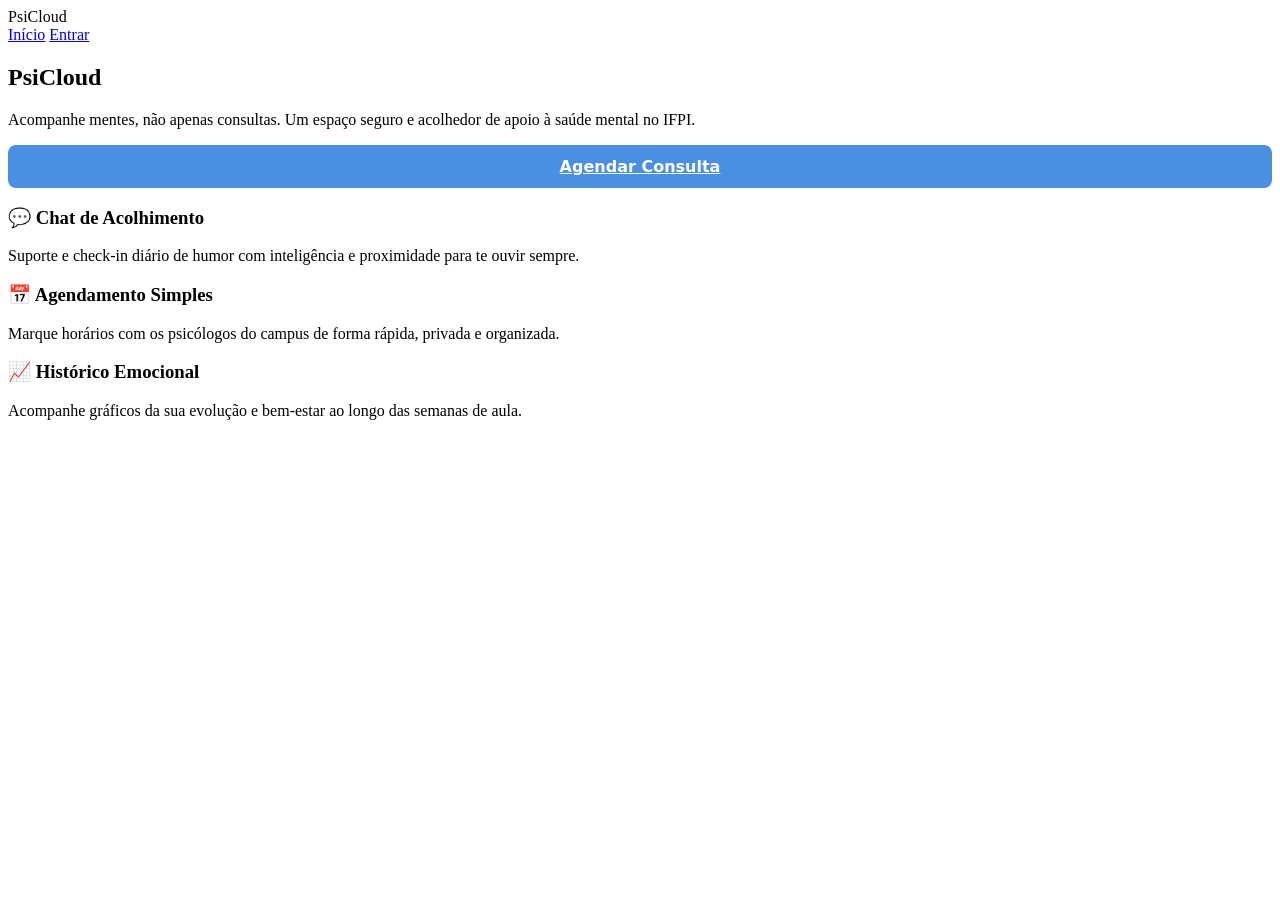
==== index.html @ dc50c4ab "conexão de link" ====
<!DOCTYPE html>
<html lang="pt-BR">
<head>
    <meta charset="UTF-8">
    <meta name="viewport" content="width=device-width, initial-scale=1.0">
    <title>PsiCloud - Acompanhe mentes, não apenas consultas</title>
    <!-- Vinculando o arquivo global style.css da Semana 1 -->
    <link rel="stylesheet" href="css/style.css">
</head>
<body>

    <!-- Cabeçalho / Navbar -->
    <header class="header">
        <div class="logo">PsiCloud</div>
        <nav class="nav-links">
            <a href="pages/inicio.html">Início</a>
            <a href="pages/login.html">Entrar</a>
        </nav>
    </header>

    <!-- Seção Principal (Hero Banner) estruturada com Flexbox -->
    <section class="hero">
        <h1>PsiCloud</h1>
        <p>Acompanhe mentes, não apenas consultas. Um espaço seguro e acolhedor de apoio à saúde mental no IFPI.</p>
        <a href="agendamento.html" class="btn-primary">Agendar Consulta</a>
    </section>

    <!-- Seção de Diferenciais (Cards com Flexbox) -->
    <section class="diferenciais">
        <div class="card-dif">
            <h3>💬 Chat de Acolhimento</h3>
            <p>Suporte e check-in diário de humor com inteligência e proximidade para te ouvir sempre.</p>
        </div>
        <div class="card-dif">
            <h3>📅 Agendamento Simples</h3>
            <p>Marque horários com os psicólogos do campus de forma rápida, privada e organizada.</p>
        </div>
        <div class="card-dif">
            <h3>📈 Histórico Emocional</h3>
            <p>Acompanhe gráficos da sua evolução e bem-estar ao longo das semanas de aula.</p>
        </div>
    </section>

</body>
</html>
---- css/style.css ----
:root {
  --cor-primaria: #2C3E50;
  --cor-secundaria: #4A90E2;
  --cor-secundaria-hover: #357ABD;
  --cor-fundo-input: #FFFFFF;
  --cor-borda: #CBD5E1;
  --cor-texto: #1E293B;
  --cor-placeholder: #94A3B8;
  --raio-borda: 8px;
  --fonte-padrao: 'Inter', system-ui, -apple-system, sans-serif;
}


* {
  box-sizing: border-box;
}


.input-field {
  width: 100%;
  padding: 12px 16px;
  font-family: var(--fonte-padrao);
  font-size: 1rem;
  color: var(--cor-texto);
  background-color: var(--cor-fundo-input);
  border: 1.5px solid var(--cor-borda);
  border-radius: var(--raio-borda);
  outline: none;
  transition: border-color 0.2s ease, box-shadow 0.2s ease;
}


.input-field::placeholder {
  color: var(--cor-placeholder);
}


.input-field:focus {
  border-color: var(--cor-secundaria);
  box-shadow: 0 0 0 3px rgba(74, 144, 226, 0.2);
}


select.input-field {
  cursor: pointer;
  appearance: none; 
  -webkit-appearance: none;
  -moz-appearance: none;
  
  background-image: url("data:image/svg+xml,%3Csvg xmlns='http://www.w3.org/2000/svg' fill='none' viewBox='0 0 24 24' stroke='%3C2C3E50'%3E%3Cpath stroke-linecap='round' stroke-linejoin='round' stroke-width='2' d='M19 9l-7 7-7-7'%3E%3C/path%3E%3C/svg%3E");
  background-repeat: no-repeat;
  background-position: right 14px center;
  background-size: 16px;
  padding-right: 40px; 
}


.btn-primary {
  display: inline-flex;
  align-items: center;
  justify-content: center;
  width: 100%;
  padding: 12px 24px;
  font-family: var(--fonte-padrao);
  font-size: 1rem;
  font-weight: 600;
  color: #FFFFFF;
  background-color: var(--cor-secundaria);
  border: none;
  border-radius: var(--raio-borda);
  cursor: pointer;
  transition: background-color 0.2s ease, transform 0.1s ease, box-shadow 0.2s ease;
}


.btn-primary:hover {
  background-color: var(--cor-secundaria-hover);
  box-shadow: 0 4px 12px rgba(74, 144, 226, 0.3);
}


.btn-primary:active {
  transform: scale(0.98);
}


.btn-primary:disabled,
.input-field:disabled {
  opacity: 0.6;
  cursor: not-allowed;
}
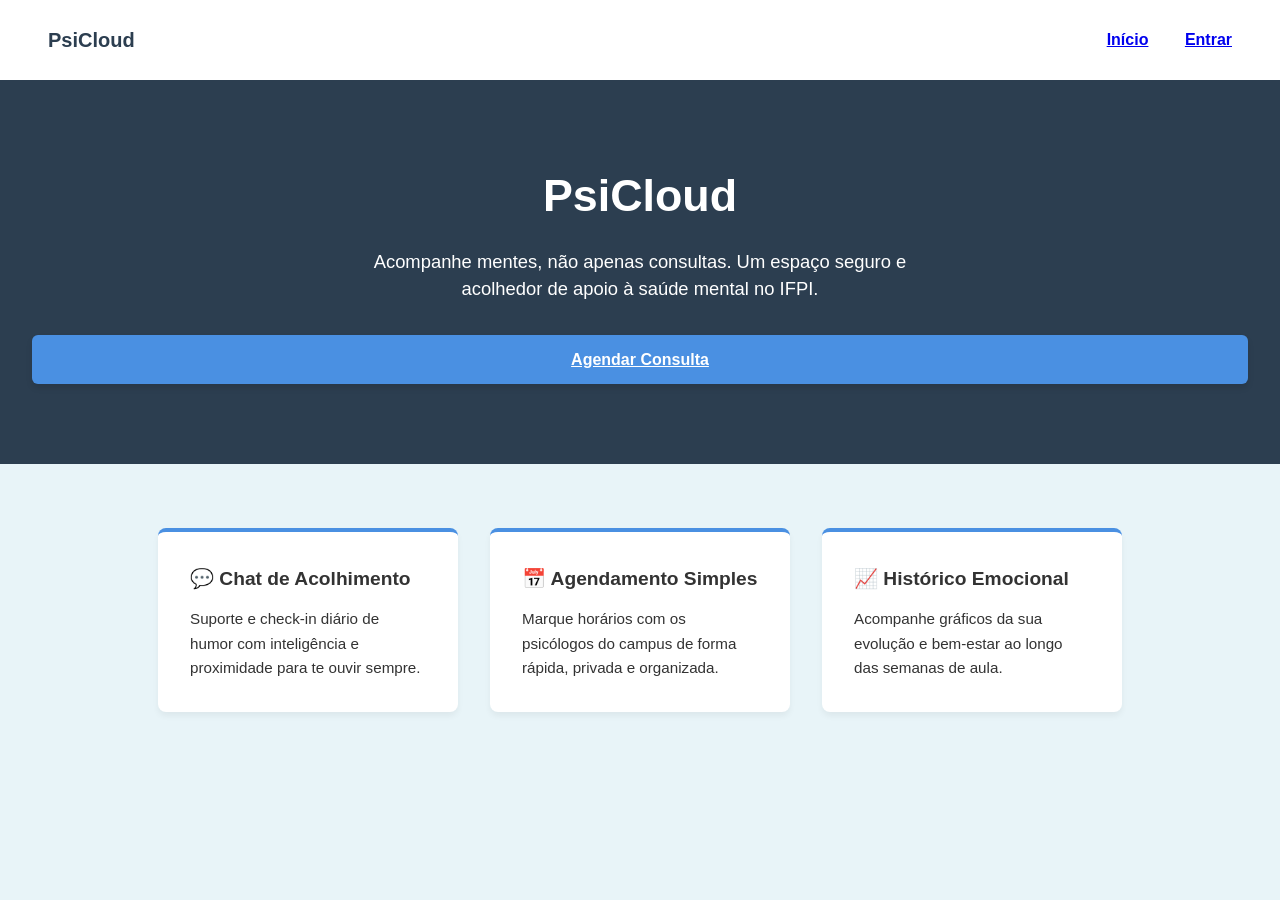
==== commit 68e95c96: "Update link to agendamento.html page" ====
--- a/index.html
+++ b/index.html
@@ -5,7 +5,7 @@
     <meta name="viewport" content="width=device-width, initial-scale=1.0">
     <title>PsiCloud - Acompanhe mentes, não apenas consultas</title>
     <!-- Vinculando o arquivo global style.css da Semana 1 -->
-    <link rel="stylesheet" href="css/style.css">
+    <link rel="stylesheet" href="css/style.css"> <!--alteração do link (guilherme)-->
 </head>
 <body>
 
@@ -13,8 +13,8 @@
     <header class="header">
         <div class="logo">PsiCloud</div>
         <nav class="nav-links">
-            <a href="pages/inicio.html">Início</a>
-            <a href="pages/login.html">Entrar</a>
+            <a href="pages/inicio.html">Início</a> <!--alteração do link (guilherme)-->
+            <a href="pages/login.html">Entrar</a> <!--alteração do link (guilherme)-->
         </nav>
     </header>
 
@@ -22,7 +22,7 @@
     <section class="hero">
         <h1>PsiCloud</h1>
         <p>Acompanhe mentes, não apenas consultas. Um espaço seguro e acolhedor de apoio à saúde mental no IFPI.</p>
-        <a href="agendamento.html" class="btn-primary">Agendar Consulta</a>
+        <a href="pages/agendamento.html" class="btn-primary">Agendar Consulta</a>
     </section>
 
     <!-- Seção de Diferenciais (Cards com Flexbox) -->
--- a/css/style.css
+++ b/css/style.css
@@ -1,91 +1,432 @@
 :root {
-  --cor-primaria: #2C3E50;
-  --cor-secundaria: #4A90E2;
-  --cor-secundaria-hover: #357ABD;
-  --cor-fundo-input: #FFFFFF;
-  --cor-borda: #CBD5E1;
-  --cor-texto: #1E293B;
-  --cor-placeholder: #94A3B8;
-  --raio-borda: 8px;
-  --fonte-padrao: 'Inter', system-ui, -apple-system, sans-serif;
-}
-
+    --cor-primaria: #2C3E50;
+    --cor-secundaria: #4A90E2;
+    --cor-fundo: #E8F4F8;
+    --cor-texto: #333333;
+    --cor-branco: #FFFFFF;
+    --fonte-principal: 'Segoe UI', Roboto, Helvetica, Arial, sans-serif;
+}
 
 * {
-  box-sizing: border-box;
-}
-
-
+    margin: 0;
+    padding: 0;
+    box-sizing: border-box;
+}
+
+body {
+    font-family: var(--fonte-principal);
+    background-color: var(--cor-fundo);
+    color: var(--cor-texto);
+    font-size: 1rem;
+    line-height: 1.6;
+}
+
+/* ==========================================================================
+   COMPONENTES REUTILIZÁVEIS (.input-field, select, .btn-primary)
+   ========================================================================== */
+
+/* 1. Campos de Entrada Textuais (.input-field) */
 .input-field {
   width: 100%;
-  padding: 12px 16px;
-  font-family: var(--fonte-padrao);
+  padding: 0.75rem 1rem;
+  font-family: inherit;
   font-size: 1rem;
-  color: var(--cor-texto);
-  background-color: var(--cor-fundo-input);
-  border: 1.5px solid var(--cor-borda);
-  border-radius: var(--raio-borda);
+  color: var(--cor-primaria);
+  background-color: #FFFFFF;
+  border: 1.5px solid #CBD5E1;
+  border-radius: 8px;
   outline: none;
   transition: border-color 0.2s ease, box-shadow 0.2s ease;
 }
 
-
 .input-field::placeholder {
-  color: var(--cor-placeholder);
-}
-
-
+  color: #94A3B8;
+}
+
+/* Estado de Foco (Acessibilidade) */
 .input-field:focus {
   border-color: var(--cor-secundaria);
-  box-shadow: 0 0 0 3px rgba(74, 144, 226, 0.2);
-}
-
-
+  box-shadow: 0 0 0 3px rgba(74, 144, 226, 0.25);
+}
+
+/* 2. Caixas de Seleção (<select.input-field>) */
 select.input-field {
-  cursor: pointer;
-  appearance: none; 
+  appearance: none;
   -webkit-appearance: none;
   -moz-appearance: none;
-  
+  cursor: pointer;
+  /* Seta customizada em SVG usando a cor primária (#2C3E50) */
   background-image: url("data:image/svg+xml,%3Csvg xmlns='http://www.w3.org/2000/svg' fill='none' viewBox='0 0 24 24' stroke='%3C2C3E50'%3E%3Cpath stroke-linecap='round' stroke-linejoin='round' stroke-width='2' d='M19 9l-7 7-7-7'%3E%3C/path%3E%3C/svg%3E");
   background-repeat: no-repeat;
-  background-position: right 14px center;
-  background-size: 16px;
-  padding-right: 40px; 
-}
-
-
+  background-position: right 1rem center;
+  background-size: 1.1rem;
+  padding-right: 2.5rem;
+}
+
+/* 3. Botão Principal (.btn-primary) */
 .btn-primary {
   display: inline-flex;
   align-items: center;
   justify-content: center;
   width: 100%;
-  padding: 12px 24px;
-  font-family: var(--fonte-padrao);
+  padding: 0.75rem 1.5rem;
+  font-family: inherit;
   font-size: 1rem;
   font-weight: 600;
   color: #FFFFFF;
   background-color: var(--cor-secundaria);
   border: none;
-  border-radius: var(--raio-borda);
+  border-radius: 8px;
   cursor: pointer;
   transition: background-color 0.2s ease, transform 0.1s ease, box-shadow 0.2s ease;
 }
 
-
+/* Estados Interativos do Botão */
 .btn-primary:hover {
-  background-color: var(--cor-secundaria-hover);
+  background-color: #357ABD; /* Tom de destaque levemente mais escuro */
   box-shadow: 0 4px 12px rgba(74, 144, 226, 0.3);
 }
-
 
 .btn-primary:active {
   transform: scale(0.98);
 }
 
-
+/* Estados Desabilitados */
 .btn-primary:disabled,
 .input-field:disabled {
   opacity: 0.6;
   cursor: not-allowed;
 }
+
+/* --- Estilos da Landing Page (Semana 2) --- */
+
+/* Cabeçalho com Flexbox */
+.header {
+    display: flex;
+    justify-content: space-between;
+    align-items: center;
+    padding: 1.5rem 3rem;
+    background-color: var(--cor-branco);
+    box-shadow: 0 2px 4px rgba(0,0,0,0.05);
+}
+
+.logo {
+    font-size: 1.25rem;
+    font-weight: bold;
+    color: var(--cor-primaria);
+}
+
+.nav-links a {
+    margin-left: 2rem;
+    font-weight: 600;
+}
+
+/* Hero Banner com Flexbox */
+.hero {
+    display: flex;
+    flex-direction: column;
+    align-items: center;
+    text-align: center;
+    padding: 5rem 2rem;
+    background-color: var(--cor-primaria);
+    color: var(--cor-branco);
+}
+
+.hero h1 {
+    color: var(--cor-branco);
+    font-size: 2.8rem;
+    margin-bottom: 1rem;
+}
+
+.hero p {
+    font-size: 1.15rem;
+    max-width: 600px;
+    margin-bottom: 2rem;
+    line-height: 1.5;
+}
+
+/* Botão principal reutilizável */
+.btn-primary {
+    background-color: var(--cor-secundaria);
+    color: var(--cor-branco);
+    padding: 0.75rem 1.75rem;
+    border-radius: 6px;
+    font-weight: bold;
+    box-shadow: 0 4px 6px rgba(0,0,0,0.1);
+}
+
+.btn-primary:hover {
+    background-color: #357abd;
+}
+
+/* Seção de Diferenciais (Cards com Flexbox) */
+.diferenciais {
+    display: flex;
+    justify-content: center;
+    gap: 2rem;
+    padding: 4rem 2rem;
+    flex-wrap: wrap; /* Permite que quebrem a linha em telas menores */
+}
+
+.card-dif {
+    background-color: var(--cor-branco);
+    padding: 2rem;
+    border-radius: 8px;
+    width: 300px;
+    box-shadow: 0 4px 6px rgba(0,0,0,0.05);
+    border-top: 4px solid var(--cor-secundaria);
+}
+
+.card-dif h3 {
+    margin-bottom: 0.75rem;
+    font-size: 1.2rem;
+}
+
+.card-dif p {
+    color: var(--cor-texto);
+    font-size: 0.95rem;
+}
+
+/* ==========================================================================
+   ESTILOS DAS TELAS DE ACESSO (LOGIN / CADASTRO)
+   ========================================================================== */
+
+.auth-body {
+  background-color: var(--cor-fundo);
+  min-height: 100vh;
+  display: flex;
+  align-items: center;
+  justify-content: center;
+  padding: 2rem 1rem;
+}
+
+.auth-container {
+  width: 100%;
+  max-width: 440px;
+}
+
+.auth-card {
+  background-color: #FFFFFF;
+  padding: 2.5rem 2rem;
+  border-radius: 12px;
+  box-shadow: 0 10px 25px rgba(0, 0, 0, 0.05);
+}
+
+.auth-header {
+  text-align: center;
+  margin-bottom: 2rem;
+}
+
+.logo-title {
+  color: var(--cor-primaria);
+  font-size: 2rem;
+  margin-bottom: 0.25rem;
+}
+
+.auth-subtitle {
+  color: #64748B;
+  font-size: 0.95rem;
+}
+
+.auth-form {
+  display: flex;
+  flex-direction: column;
+  gap: 1.25rem;
+}
+
+.form-group {
+  display: flex;
+  flex-direction: column;
+  gap: 0.5rem;
+  text-align: left;
+}
+
+.form-group label {
+  font-size: 0.9rem;
+  font-weight: 600;
+  color: var(--cor-primaria);
+}
+
+.form-group-checkbox {
+  margin: 0.5rem 0;
+}
+
+.checkbox-label {
+  font-size: 0.85rem;
+  color: #475569;
+  display: flex;
+  align-items: flex-start;
+  gap: 0.5rem;
+  cursor: pointer;
+}
+
+.auth-footer {
+  margin-top: 2rem;
+  text-align: center;
+  font-size: 0.9rem;
+  color: #64748B;
+  display: flex;
+  flex-direction: column;
+  gap: 0.5rem;
+}
+
+.auth-footer a {
+  color: var(--cor-secundaria);
+  text-decoration: none;
+  font-weight: 600;
+}
+
+.auth-footer a:hover {
+  text-decoration: underline;
+}
+
+.link-back {
+  color: #94A3B8 !important;
+  font-weight: normal !important;
+    }
+
+/* ==========================================================================
+   MODAL DE CONFIRMAÇÃO (ACIONADO VIA :target - SEM JAVASCRIPT)
+   ========================================================================== */
+
+/* 1. Camada de Fundo (Overlay) - Escondida por padrão */
+.modal-overlay {
+  position: fixed;
+  top: 0;
+  left: 0;
+  width: 100vw;
+  height: 100vh;
+  background-color: rgba(15, 23, 42, 0.6);
+  backdrop-filter: blur(4px);
+  display: flex;
+  align-items: center;
+  justify-content: center;
+  z-index: 1000;
+  
+  /* Esconde o modal suavemente */
+  opacity: 0;
+  visibility: hidden;
+  transition: opacity 0.3s ease, visibility 0.3s ease;
+}
+
+/* 2. Ativação via Pseudo-classe :target */
+.modal-overlay:target {
+  opacity: 1;
+  visibility: visible;
+}
+
+/* 3. Área de Fundo Clicável (Para fechar o modal ao clicar fora) */
+.modal-backdrop {
+  position: absolute;
+  top: 0;
+  left: 0;
+  width: 100%;
+  height: 100%;
+  cursor: default;
+}
+
+/* 4. Caixa do Modal (Card de Diálogo) */
+.modal-card {
+  position: relative;
+  background-color: #FFFFFF;
+  width: 90%;
+  max-width: 480px;
+  padding: 2rem;
+  border-radius: 12px;
+  box-shadow: 0 20px 25px -5px rgba(0, 0, 0, 0.1), 0 10px 10px -5px rgba(0, 0, 0, 0.04);
+  z-index: 1001;
+  transform: translateY(-20px);
+  transition: transform 0.3s ease;
+}
+
+/* Efeito de elevação quando o modal abre */
+.modal-overlay:target .modal-card {
+  transform: translateY(0);
+}
+
+/* 5. Cabeçalho do Modal */
+.modal-header {
+  display: flex;
+  align-items: center;
+  justify-content: space-between;
+  margin-bottom: 1.25rem;
+  border-bottom: 1px solid #E2E8F0;
+  padding-bottom: 0.75rem;
+}
+
+.modal-title {
+  font-size: 1.25rem;
+  font-weight: 700;
+  color: var(--cor-primaria);
+  margin: 0;
+}
+
+.modal-close-btn {
+  font-size: 1.5rem;
+  line-height: 1;
+  color: #94A3B8;
+  text-decoration: none;
+  transition: color 0.2s ease;
+}
+
+.modal-close-btn:hover {
+  color: var(--cor-primaria);
+}
+
+/* 6. Conteúdo e Resumo do Agendamento */
+.modal-body {
+  color: #475569;
+  font-size: 0.95rem;
+  margin-bottom: 1.5rem;
+  line-height: 1.5;
+}
+
+.modal-summary {
+  list-style: none;
+  padding: 1rem;
+  background-color: var(--cor-fundo);
+  border-radius: 8px;
+  margin-top: 1rem;
+  display: flex;
+  flex-direction: column;
+  gap: 0.5rem;
+}
+
+.modal-summary li {
+  color: var(--cor-primaria);
+  font-size: 0.9rem;
+}
+
+/* 7. Rodapé e Botões de Ação */
+.modal-footer {
+  display: flex;
+  justify-content: flex-end;
+  gap: 0.75rem;
+}
+
+.btn-secondary {
+  display: inline-flex;
+  align-items: center;
+  justify-content: center;
+  padding: 0.75rem 1.25rem;
+  font-family: inherit;
+  font-size: 0.95rem;
+  font-weight: 600;
+  color: #64748B;
+  background-color: #F1F5F9;
+  border: 1px solid #CBD5E1;
+  border-radius: 8px;
+  text-decoration: none;
+  cursor: pointer;
+  transition: background-color 0.2s ease, color 0.2s ease;
+}
+
+.btn-secondary:hover {
+  background-color: #E2E8F0;
+  color: var(--cor-primaria);
+}
+
+.modal-footer .btn-primary {
+  width: auto;
+  text-decoration: none;
+}
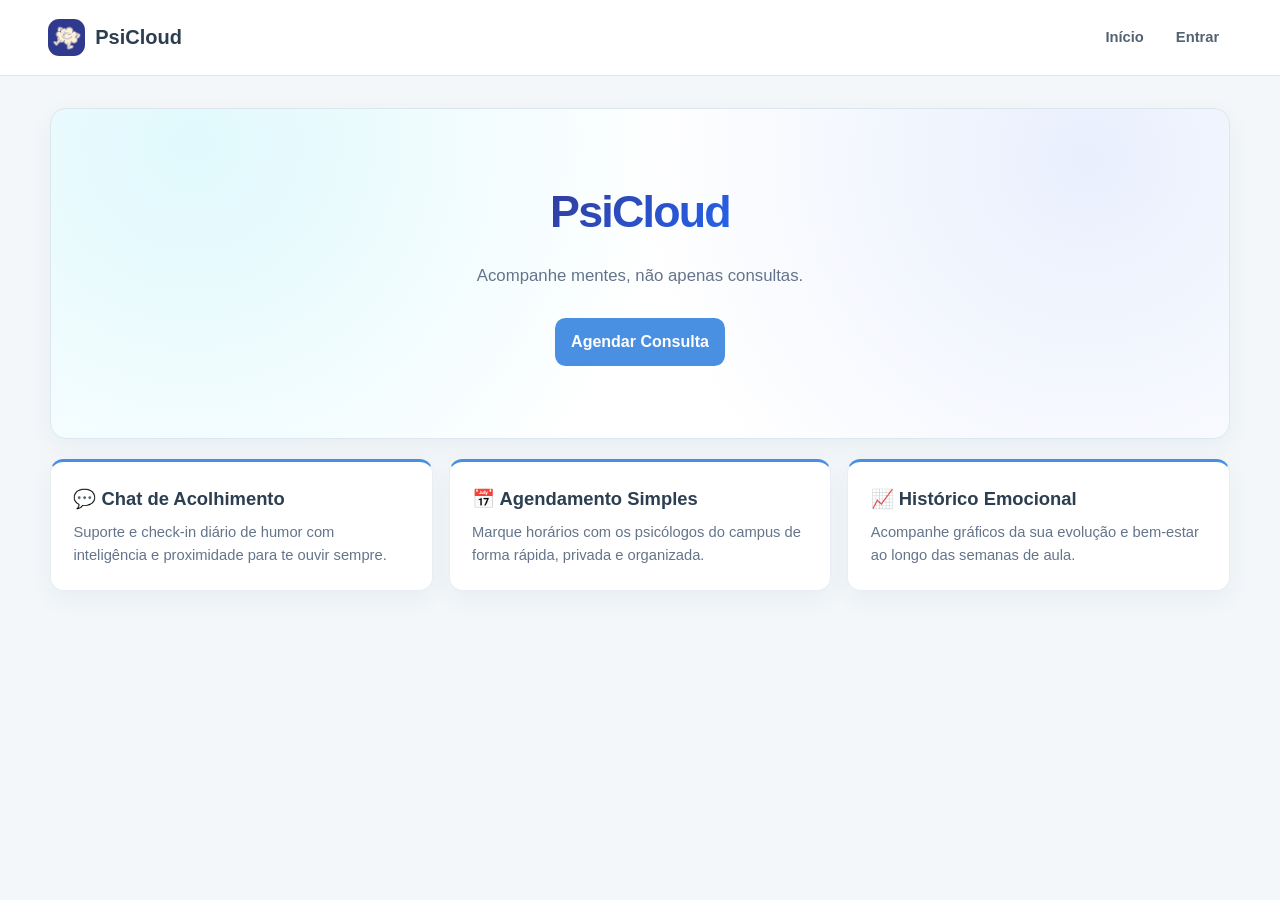
==== commit 5f6799ae: "alteração da logo do menu do agendamento, alteração do design do hero da landing page" ====
--- a/index.html
+++ b/index.html
@@ -11,22 +11,26 @@
 
     <!-- Cabeçalho / Navbar -->
     <header class="header">
-        <div class="logo">PsiCloud</div>
-        <nav class="nav-links">
-            <a href="pages/inicio.html">Início</a> <!--alteração do link (guilherme)-->
+                    <a class="logo" href="index.html" aria-label="PsiCloud - página pública">
+                <img src="images/logo.png" alt="" aria-hidden="true">
+                <span>PsiCloud</span>
+    </a>
+        <nav class="nav-links" aria-label="Navegação principal">
+            <a href="#inicio">Início</a>
             <a href="pages/login.html">Entrar</a> <!--alteração do link (guilherme)-->
         </nav>
     </header>
 
+    <main id="conteudo">
     <!-- Seção Principal (Hero Banner) estruturada com Flexbox -->
-    <section class="hero">
-        <h1>PsiCloud</h1>
-        <p>Acompanhe mentes, não apenas consultas. Um espaço seguro e acolhedor de apoio à saúde mental no IFPI.</p>
+    <section class="hero" id="inicio">
+        <h1> <span>PsiCloud</span></h1>
+        <p>Acompanhe mentes, não apenas consultas.</p>
         <a href="pages/agendamento.html" class="btn-primary">Agendar Consulta</a>
     </section>
 
     <!-- Seção de Diferenciais (Cards com Flexbox) -->
-    <section class="diferenciais">
+    <section class="diferenciais" aria-label="Diferenciais do PsiCloud">
         <div class="card-dif">
             <h3>💬 Chat de Acolhimento</h3>
             <p>Suporte e check-in diário de humor com inteligência e proximidade para te ouvir sempre.</p>
@@ -40,6 +44,7 @@
             <p>Acompanhe gráficos da sua evolução e bem-estar ao longo das semanas de aula.</p>
         </div>
     </section>
+    </main>
 
 </body>
 </html>
--- a/css/style.css
+++ b/css/style.css
@@ -1,203 +1,313 @@
 :root {
-    --cor-primaria: #2C3E50;
-    --cor-secundaria: #4A90E2;
-    --cor-fundo: #E8F4F8;
-    --cor-texto: #333333;
-    --cor-branco: #FFFFFF;
-    --fonte-principal: 'Segoe UI', Roboto, Helvetica, Arial, sans-serif;
+  --cor-primaria: #2C3E50;
+  --cor-secundaria: #4A90E2;
+  --cor-fundo: #E8F4F8;
+  --cor-fundo-pagina: #F3F7FA;
+  --cor-texto: #334155;
+  --cor-texto-suave: #64748B;
+  --cor-branco: #FFFFFF;
+  --cor-borda: #DCE6EE;
+  --cor-borda-clara: #E8EEF3;
+  --cor-erro: #B42318;
+  --cor-sucesso: #287044;
+  --sombra-cartao: 0 8px 24px rgba(29, 54, 75, 0.05);
+  --raio-cartao: 1rem;
+  --fonte-principal: 'Segoe UI', Roboto, Helvetica, Arial, sans-serif;
 }
 
 * {
-    margin: 0;
-    padding: 0;
-    box-sizing: border-box;
+  box-sizing: border-box;
+  margin: 0;
+  padding: 0;
 }
 
 body {
-    font-family: var(--fonte-principal);
-    background-color: var(--cor-fundo);
-    color: var(--cor-texto);
-    font-size: 1rem;
-    line-height: 1.6;
-}
-
-/* ==========================================================================
-   COMPONENTES REUTILIZÁVEIS (.input-field, select, .btn-primary)
-   ========================================================================== */
-
-/* 1. Campos de Entrada Textuais (.input-field) */
+  min-height: 100vh;
+  background: var(--cor-fundo-pagina);
+  color: var(--cor-texto);
+  font-family: var(--fonte-principal);
+  font-size: 1rem;
+  line-height: 1.6;
+}
+
+/* Cabeçalho compartilhado */
+.header {
+  position: sticky;
+  top: 0;
+  z-index: 100;
+  display: flex;
+  align-items: center;
+  justify-content: space-between;
+  gap: 1rem;
+  min-height: 76px;
+  padding: 0.8rem clamp(1rem, 4vw, 3rem);
+  border-bottom: 1px solid var(--cor-borda);
+  background: var(--cor-branco);
+}
+
+.logo {
+  display: inline-flex;
+  align-items: center;
+  gap: 0.65rem;
+  color: var(--cor-primaria);
+  font-size: 1.25rem;
+  font-weight: 800;
+  text-decoration: none;
+}
+
+.logo img {
+  width: 2.3rem;
+  height: 2.3rem;
+  flex: 0 0 auto;
+  border-radius: 0.7rem;
+  object-fit: cover;
+}
+
+.nav-links {
+  display: flex;
+  flex-wrap: wrap;
+  align-items: center;
+  gap: 0.4rem;
+}
+
+.nav-links a {
+  display: inline-flex;
+  align-items: center;
+  min-height: 40px;
+  padding: 0.5rem 0.8rem;
+  border-radius: 0.6rem;
+  color: #536273;
+  font-size: 0.92rem;
+  font-weight: 650;
+  text-decoration: none;
+  transition: background-color 0.18s ease, color 0.18s ease;
+}
+
+.nav-links a:hover,
+.nav-links a:focus-visible {
+  background: #EAF2F8;
+  color: var(--cor-primaria);
+}
+
+/* Apresentação e cartões da landing page */
+.hero {
+  position: relative;
+  display: flex;
+  width: min(1180px, calc(100% - 2rem));
+  flex-direction: column;
+  align-items: center;
+  gap: 1rem;
+  margin: 2rem auto 0;
+  padding: clamp(2.5rem, 6vw, 4.5rem) clamp(1.25rem, 4vw, 2.5rem);
+  border: 1px solid var(--cor-borda, rgba(15, 23, 42, 0.09));
+  border-radius: var(--raio-cartao, 24px);
+  background:
+    radial-gradient(circle at 12% 10%, rgba(34, 211, 238, 0.14), transparent 45%),
+    radial-gradient(circle at 88% 15%, rgba(37, 99, 235, 0.1), transparent 42%),
+    var(--cor-branco, rgba(255, 255, 255, 0.86));
+  backdrop-filter: blur(14px);
+  -webkit-backdrop-filter: blur(14px);
+  box-shadow: var(--sombra-cartao, 0 12px 32px rgba(15, 23, 42, 0.08));
+  color: var(--cor-texto-suave, #475569);
+  text-align: center;
+  overflow: hidden;
+}
+
+/* Texto principal grandão (título do hero) */
+.hero h1 {
+  margin: 0.25rem 0 0.5rem;
+  max-width: 18ch;
+  font-size: clamp(2rem, 4.6vw, 3.4rem);
+  font-weight: 800;
+  line-height: 1.08;
+  letter-spacing: -0.04em;
+  color: var(--cor-texto, #0f172a);
+}
+
+/* Palavra em destaque com degradê azul/ciano */
+.hero h1 span {
+  background: linear-gradient(135deg,#323C9E 0%, #2563eb 100%);
+  -webkit-background-clip: text;
+  background-clip: text;
+  color: transparent;
+}
+
+/* Subtítulo / texto de apoio */
+.hero p {
+  margin: 0;
+  max-width: 56ch;
+  font-size: clamp(0.98rem, 1.5vw, 1.08rem);
+  line-height: 1.6;
+  color: var(--cor-texto-suave, #475569);
+}
+
+.hero h1 {
+  color: var(--cor-primaria);
+  font-size: clamp(2rem, 5vw, 2.8rem);
+  line-height: 1.2;
+}
+
+.hero p {
+  max-width: 650px;
+  margin-bottom: 0.75rem;
+  font-size: 1.05rem;
+}
+
+.hero .btn-primary {
+  width: auto;
+}
+
+.diferenciais {
+  display: grid;
+  width: min(1180px, calc(100% - 2rem));
+  grid-template-columns: repeat(auto-fit, minmax(min(100%, 250px), 1fr));
+  gap: 1rem;
+  margin: 1.25rem auto 3rem;
+}
+
+.card-dif {
+  min-width: 0;
+  padding: 1.4rem;
+  border: 1px solid var(--cor-borda-clara);
+  border-top: 3px solid var(--cor-secundaria);
+  border-radius: 0.85rem;
+  background: var(--cor-branco);
+  box-shadow: var(--sombra-cartao);
+}
+
+.card-dif h2,
+.card-dif h3 {
+  margin-bottom: 0.45rem;
+  color: var(--cor-primaria);
+  font-size: 1.15rem;
+}
+
+.card-dif p {
+  color: var(--cor-texto-suave);
+  font-size: 0.92rem;
+}
+
+.card-dif .btn-primary {
+  width: auto;
+  margin-top: 0.75rem;
+}
+
+.inicio-options {
+  display: grid;
+  width: min(900px, calc(100% - 2rem));
+  grid-template-columns: repeat(2, minmax(0, 1fr));
+  gap: 1rem;
+  margin: 2rem auto 3rem;
+}
+
+.inicio-options .card-dif {
+  display: flex;
+  flex-direction: column;
+  align-items: flex-start;
+  gap: 0.65rem;
+}
+
+.inicio-options .card-dif p {
+  flex: 1;
+}
+
+.inicio-options .card-dif .btn-primary {
+  margin-top: 0.25rem;
+}
+
+.inicio-footer {
+  padding: 0 1rem 1.5rem;
+  color: var(--cor-texto-suave);
+  font-size: 0.82rem;
+  text-align: center;
+}
+
+/* Campos e botões */
 .input-field {
+  display: block;
   width: 100%;
-  padding: 0.75rem 1rem;
-  font-family: inherit;
-  font-size: 1rem;
-  color: var(--cor-primaria);
-  background-color: #FFFFFF;
-  border: 1.5px solid #CBD5E1;
-  border-radius: 8px;
-  outline: none;
-  transition: border-color 0.2s ease, box-shadow 0.2s ease;
+  min-height: 46px;
+  padding: 0.7rem 0.85rem;
+  border: 1px solid #CBD5E1;
+  border-radius: 0.65rem;
+  background: var(--cor-branco);
+  color: var(--cor-primaria);
+  font: inherit;
+  transition: border-color 0.18s ease, box-shadow 0.18s ease;
 }
 
 .input-field::placeholder {
   color: #94A3B8;
 }
 
-/* Estado de Foco (Acessibilidade) */
-.input-field:focus {
+select.input-field {
+  appearance: auto;
+  cursor: pointer;
+}
+
+.input-field:focus-visible {
   border-color: var(--cor-secundaria);
-  box-shadow: 0 0 0 3px rgba(74, 144, 226, 0.25);
-}
-
-/* 2. Caixas de Seleção (<select.input-field>) */
-select.input-field {
-  appearance: none;
-  -webkit-appearance: none;
-  -moz-appearance: none;
-  cursor: pointer;
-  /* Seta customizada em SVG usando a cor primária (#2C3E50) */
-  background-image: url("data:image/svg+xml,%3Csvg xmlns='http://www.w3.org/2000/svg' fill='none' viewBox='0 0 24 24' stroke='%3C2C3E50'%3E%3Cpath stroke-linecap='round' stroke-linejoin='round' stroke-width='2' d='M19 9l-7 7-7-7'%3E%3C/path%3E%3C/svg%3E");
-  background-repeat: no-repeat;
-  background-position: right 1rem center;
-  background-size: 1.1rem;
-  padding-right: 2.5rem;
-}
-
-/* 3. Botão Principal (.btn-primary) */
+  outline: 3px solid rgba(74, 144, 226, 0.25);
+  outline-offset: 1px;
+}
+
+.input-field:focus:invalid {
+  border-color: var(--cor-erro);
+  box-shadow: 0 0 0 3px rgba(180, 35, 24, 0.12);
+}
+
+.input-field:focus:valid {
+  border-color: var(--cor-sucesso);
+  box-shadow: 0 0 0 3px rgba(40, 112, 68, 0.12);
+}
+
 .btn-primary {
   display: inline-flex;
+  width: 100%;
+  min-height: 46px;
   align-items: center;
   justify-content: center;
-  width: 100%;
-  padding: 0.75rem 1.5rem;
-  font-family: inherit;
-  font-size: 1rem;
-  font-weight: 600;
-  color: #FFFFFF;
-  background-color: var(--cor-secundaria);
-  border: none;
-  border-radius: 8px;
+  padding: 0.7rem 1rem;
+  border: 0;
+  border-radius: 0.65rem;
+  background: var(--cor-secundaria);
+  color: var(--cor-branco);
   cursor: pointer;
-  transition: background-color 0.2s ease, transform 0.1s ease, box-shadow 0.2s ease;
-}
-
-/* Estados Interativos do Botão */
+  font: inherit;
+  font-weight: 700;
+  text-align: center;
+  text-decoration: none;
+  transition: background-color 0.18s ease, box-shadow 0.18s ease, transform 0.12s ease;
+}
+
 .btn-primary:hover {
-  background-color: #357ABD; /* Tom de destaque levemente mais escuro */
-  box-shadow: 0 4px 12px rgba(74, 144, 226, 0.3);
+  background: #357ABD;
+  box-shadow: 0 5px 14px rgba(74, 144, 226, 0.22);
 }
 
 .btn-primary:active {
-  transform: scale(0.98);
-}
-
-/* Estados Desabilitados */
+  transform: translateY(1px);
+}
+
+.btn-primary:focus-visible {
+  outline: 3px solid rgba(74, 144, 226, 0.35);
+  outline-offset: 3px;
+}
+
 .btn-primary:disabled,
 .input-field:disabled {
+  cursor: not-allowed;
   opacity: 0.6;
-  cursor: not-allowed;
-}
-
-/* --- Estilos da Landing Page (Semana 2) --- */
-
-/* Cabeçalho com Flexbox */
-.header {
-    display: flex;
-    justify-content: space-between;
-    align-items: center;
-    padding: 1.5rem 3rem;
-    background-color: var(--cor-branco);
-    box-shadow: 0 2px 4px rgba(0,0,0,0.05);
-}
-
-.logo {
-    font-size: 1.25rem;
-    font-weight: bold;
-    color: var(--cor-primaria);
-}
-
-.nav-links a {
-    margin-left: 2rem;
-    font-weight: 600;
-}
-
-/* Hero Banner com Flexbox */
-.hero {
-    display: flex;
-    flex-direction: column;
-    align-items: center;
-    text-align: center;
-    padding: 5rem 2rem;
-    background-color: var(--cor-primaria);
-    color: var(--cor-branco);
-}
-
-.hero h1 {
-    color: var(--cor-branco);
-    font-size: 2.8rem;
-    margin-bottom: 1rem;
-}
-
-.hero p {
-    font-size: 1.15rem;
-    max-width: 600px;
-    margin-bottom: 2rem;
-    line-height: 1.5;
-}
-
-/* Botão principal reutilizável */
-.btn-primary {
-    background-color: var(--cor-secundaria);
-    color: var(--cor-branco);
-    padding: 0.75rem 1.75rem;
-    border-radius: 6px;
-    font-weight: bold;
-    box-shadow: 0 4px 6px rgba(0,0,0,0.1);
-}
-
-.btn-primary:hover {
-    background-color: #357abd;
-}
-
-/* Seção de Diferenciais (Cards com Flexbox) */
-.diferenciais {
-    display: flex;
-    justify-content: center;
-    gap: 2rem;
-    padding: 4rem 2rem;
-    flex-wrap: wrap; /* Permite que quebrem a linha em telas menores */
-}
-
-.card-dif {
-    background-color: var(--cor-branco);
-    padding: 2rem;
-    border-radius: 8px;
-    width: 300px;
-    box-shadow: 0 4px 6px rgba(0,0,0,0.05);
-    border-top: 4px solid var(--cor-secundaria);
-}
-
-.card-dif h3 {
-    margin-bottom: 0.75rem;
-    font-size: 1.2rem;
-}
-
-.card-dif p {
-    color: var(--cor-texto);
-    font-size: 0.95rem;
-}
-
-/* ==========================================================================
-   ESTILOS DAS TELAS DE ACESSO (LOGIN / CADASTRO)
-   ========================================================================== */
-
+}
+
+/* Cartão compartilhado pelas telas de acesso */
 .auth-body {
-  background-color: var(--cor-fundo);
+  display: flex;
   min-height: 100vh;
-  display: flex;
   align-items: center;
   justify-content: center;
   padding: 2rem 1rem;
+  background: var(--cor-fundo-pagina);
 }
 
 .auth-container {
@@ -206,227 +316,270 @@
 }
 
 .auth-card {
-  background-color: #FFFFFF;
-  padding: 2.5rem 2rem;
-  border-radius: 12px;
-  box-shadow: 0 10px 25px rgba(0, 0, 0, 0.05);
+  padding: clamp(1.4rem, 5vw, 2rem);
+  border: 1px solid var(--cor-borda-clara);
+  border-radius: var(--raio-cartao);
+  background: var(--cor-branco);
+  box-shadow: var(--sombra-cartao);
 }
 
 .auth-header {
+  margin-bottom: 1.5rem;
   text-align: center;
-  margin-bottom: 2rem;
 }
 
 .logo-title {
+  margin-bottom: 0.25rem;
   color: var(--cor-primaria);
   font-size: 2rem;
-  margin-bottom: 0.25rem;
+  line-height: 1.2;
 }
 
 .auth-subtitle {
-  color: #64748B;
-  font-size: 0.95rem;
+  color: var(--cor-texto-suave);
+  font-size: 0.92rem;
 }
 
 .auth-form {
   display: flex;
   flex-direction: column;
-  gap: 1.25rem;
+  gap: 1rem;
 }
 
 .form-group {
+  display: flex;
+  flex-direction: column;
+  gap: 0.4rem;
+}
+
+.form-group label {
+  color: var(--cor-primaria);
+  font-size: 0.88rem;
+  font-weight: 700;
+}
+
+.form-group-checkbox {
+  margin: 0.2rem 0;
+}
+
+.checkbox-label {
+  display: flex;
+  align-items: flex-start;
+  gap: 0.55rem;
+  color: var(--cor-texto-suave);
+  cursor: pointer;
+  font-size: 0.84rem;
+}
+
+.checkbox-label input {
+  flex: 0 0 auto;
+  margin-top: 0.3rem;
+  accent-color: var(--cor-secundaria);
+}
+
+.auth-footer {
   display: flex;
   flex-direction: column;
   gap: 0.5rem;
-  text-align: left;
-}
-
-.form-group label {
-  font-size: 0.9rem;
-  font-weight: 600;
-  color: var(--cor-primaria);
-}
-
-.form-group-checkbox {
-  margin: 0.5rem 0;
-}
-
-.checkbox-label {
-  font-size: 0.85rem;
-  color: #475569;
-  display: flex;
-  align-items: flex-start;
-  gap: 0.5rem;
-  cursor: pointer;
-}
-
-.auth-footer {
-  margin-top: 2rem;
+  margin-top: 1.5rem;
+  color: var(--cor-texto-suave);
+  font-size: 0.88rem;
   text-align: center;
-  font-size: 0.9rem;
-  color: #64748B;
-  display: flex;
-  flex-direction: column;
-  gap: 0.5rem;
 }
 
 .auth-footer a {
   color: var(--cor-secundaria);
+  font-weight: 650;
   text-decoration: none;
-  font-weight: 600;
-}
-
-.auth-footer a:hover {
+}
+
+.auth-footer a:hover,
+.auth-footer a:focus-visible {
   text-decoration: underline;
 }
 
-.link-back {
-  color: #94A3B8 !important;
-  font-weight: normal !important;
+.auth-footer .link-back {
+  color: var(--cor-texto-suave);
+  font-weight: 400;
+}
+
+@media (max-width: 640px) {
+  .header {
+    flex-wrap: wrap;
+    min-height: 68px;
+    padding-inline: 1rem;
+  }
+
+  .nav-links {
+    gap: 0.2rem;
+  }
+
+  .nav-links a {
+    padding-inline: 0.55rem;
+    font-size: 0.86rem;
+  }
+
+  .hero {
+    margin-top: 1rem;
+    padding-inline: 1rem;
+  }
+
+  .diferenciais {
+    margin-top: 1rem;
+  }
+
+  .inicio-options {
+    grid-template-columns: 1fr;
+  }
+}
+
+
+
+/* Evita que a tabela ultrapasse a tela */
+.tabela-responsiva {
+    width: 100%;
+    max-width: 100%;
+    overflow-x: auto;
+    -webkit-overflow-scrolling: touch;
+    border-radius: 8px;
+}
+
+/* Organização da tabela */
+.tabela-prontuarios {
+    width: 100%;
+    min-width: 600px;
+    border-collapse: collapse;
+}
+
+/* Células */
+.tabela-prontuarios th,
+.tabela-prontuarios td {
+    padding: 12px;
+    text-align: left;
+    border-bottom: 1px solid #ddd;
+    overflow-wrap: break-word;
+}
+
+/* Cabeçalho */
+.tabela-prontuarios th {
+    background-color: #2C3E50;
+    color: white;
+}
+
+/* Telas menores */
+@media (max-width: 600px) {
+    .tabela-responsiva {
+        overflow-x: auto;
     }
 
-/* ==========================================================================
-   MODAL DE CONFIRMAÇÃO (ACIONADO VIA :target - SEM JAVASCRIPT)
-   ========================================================================== */
-
-/* 1. Camada de Fundo (Overlay) - Escondida por padrão */
-.modal-overlay {
-  position: fixed;
-  top: 0;
-  left: 0;
-  width: 100vw;
-  height: 100vh;
-  background-color: rgba(15, 23, 42, 0.6);
-  backdrop-filter: blur(4px);
-  display: flex;
+    .tabela-prontuarios {
+        min-width: 550px;
+    }
+
+    .tabela-prontuarios th,
+    .tabela-prontuarios td {
+        padding: 9px;
+        font-size: 13px;
+    }
+}
+
+/* Banner de emergência/suporte urgente exibido no topo da tela.*/
+.banner-suporte-urgente {
+  display: flex;
+  width: min(1180px, calc(100% - 2rem));
+  flex-wrap: wrap;
+  align-items: center;
+  justify-content: space-between;
+  gap: 1rem;
+  margin: 1rem auto;
+  padding: 1rem 1.15rem;
+  border: 1px solid #EAC7C3;
+  border-left: 0.35rem solid var(--cor-erro);
+  border-radius: var(--raio-cartao);
+  background: #FFF7F5;
+  box-shadow: var(--sombra-cartao);
+  color: var(--cor-primaria);
+}
+
+.banner-suporte-urgente__texto {
+  flex: 1 1 22rem;
+}
+
+.banner-suporte-urgente__titulo {
+  display: block;
+  margin-bottom: 0.25rem;
+  font-size: 1rem;
+  font-weight: 750;
+}
+
+.banner-suporte-urgente__texto p {
+  max-width: 75ch;
+  color: var(--cor-texto);
+  font-size: 0.92rem;
+}
+
+.banner-suporte-urgente__acoes {
+  display: flex;
+  flex-wrap: wrap;
+  gap: 0.6rem;
+}
+
+.banner-suporte-urgente__link {
+  display: inline-flex;
+  min-height: 44px;
   align-items: center;
   justify-content: center;
-  z-index: 1000;
-  
-  /* Esconde o modal suavemente */
-  opacity: 0;
-  visibility: hidden;
-  transition: opacity 0.3s ease, visibility 0.3s ease;
-}
-
-/* 2. Ativação via Pseudo-classe :target */
-.modal-overlay:target {
-  opacity: 1;
-  visibility: visible;
-}
-
-/* 3. Área de Fundo Clicável (Para fechar o modal ao clicar fora) */
-.modal-backdrop {
-  position: absolute;
-  top: 0;
-  left: 0;
-  width: 100%;
-  height: 100%;
-  cursor: default;
-}
-
-/* 4. Caixa do Modal (Card de Diálogo) */
-.modal-card {
-  position: relative;
-  background-color: #FFFFFF;
-  width: 90%;
-  max-width: 480px;
-  padding: 2rem;
-  border-radius: 12px;
-  box-shadow: 0 20px 25px -5px rgba(0, 0, 0, 0.1), 0 10px 10px -5px rgba(0, 0, 0, 0.04);
-  z-index: 1001;
-  transform: translateY(-20px);
-  transition: transform 0.3s ease;
-}
-
-/* Efeito de elevação quando o modal abre */
-.modal-overlay:target .modal-card {
-  transform: translateY(0);
-}
-
-/* 5. Cabeçalho do Modal */
-.modal-header {
-  display: flex;
-  align-items: center;
-  justify-content: space-between;
-  margin-bottom: 1.25rem;
-  border-bottom: 1px solid #E2E8F0;
-  padding-bottom: 0.75rem;
-}
-
-.modal-title {
-  font-size: 1.25rem;
+  padding: 0.55rem 0.85rem;
+  border: 1px solid var(--cor-erro);
+  border-radius: 0.6rem;
+  background: var(--cor-erro);
+  color: var(--cor-branco);
   font-weight: 700;
-  color: var(--cor-primaria);
-  margin: 0;
-}
-
-.modal-close-btn {
-  font-size: 1.5rem;
-  line-height: 1;
-  color: #94A3B8;
+  text-align: center;
   text-decoration: none;
-  transition: color 0.2s ease;
-}
-
-.modal-close-btn:hover {
-  color: var(--cor-primaria);
-}
-
-/* 6. Conteúdo e Resumo do Agendamento */
-.modal-body {
-  color: #475569;
-  font-size: 0.95rem;
-  margin-bottom: 1.5rem;
-  line-height: 1.5;
-}
-
-.modal-summary {
-  list-style: none;
-  padding: 1rem;
-  background-color: var(--cor-fundo);
-  border-radius: 8px;
-  margin-top: 1rem;
-  display: flex;
-  flex-direction: column;
-  gap: 0.5rem;
-}
-
-.modal-summary li {
-  color: var(--cor-primaria);
-  font-size: 0.9rem;
-}
-
-/* 7. Rodapé e Botões de Ação */
-.modal-footer {
-  display: flex;
-  justify-content: flex-end;
-  gap: 0.75rem;
-}
-
-.btn-secondary {
-  display: inline-flex;
-  align-items: center;
-  justify-content: center;
-  padding: 0.75rem 1.25rem;
-  font-family: inherit;
-  font-size: 0.95rem;
-  font-weight: 600;
-  color: #64748B;
-  background-color: #F1F5F9;
-  border: 1px solid #CBD5E1;
-  border-radius: 8px;
-  text-decoration: none;
-  cursor: pointer;
-  transition: background-color 0.2s ease, color 0.2s ease;
-}
-
-.btn-secondary:hover {
-  background-color: #E2E8F0;
-  color: var(--cor-primaria);
-}
-
-.modal-footer .btn-primary {
-  width: auto;
-  text-decoration: none;
-}
+  transition: background-color 0.18s ease, transform 0.12s ease;
+}
+
+.banner-suporte-urgente__link:hover {
+  background: #8F1D14;
+  color: var(--cor-branco);
+  text-decoration: underline;
+  text-underline-offset: 0.2em;
+}
+
+.banner-suporte-urgente__link:focus-visible {
+  outline: 3px solid var(--cor-primaria);
+  outline-offset: 3px;
+}
+
+.banner-suporte-urgente__link:active {
+  transform: translateY(1px);
+}
+
+@media (max-width: 600px) {
+  .banner-suporte-urgente {
+    align-items: stretch;
+    flex-direction: column;
+  }
+
+  .banner-suporte-urgente__acoes {
+    display: grid;
+    grid-template-columns: 1fr;
+  }
+
+  .banner-suporte-urgente__link {
+    width: 100%;
+  }
+}
+
+@media (prefers-reduced-motion: reduce) {
+  .banner-suporte-urgente__link {
+    transition: none;
+  }
+}
+
+/* Rolagem suave na caixa de mensagens */
+.chat-messages {
+    overflow-y: auto;
+    scroll-behavior: smooth;
+}
